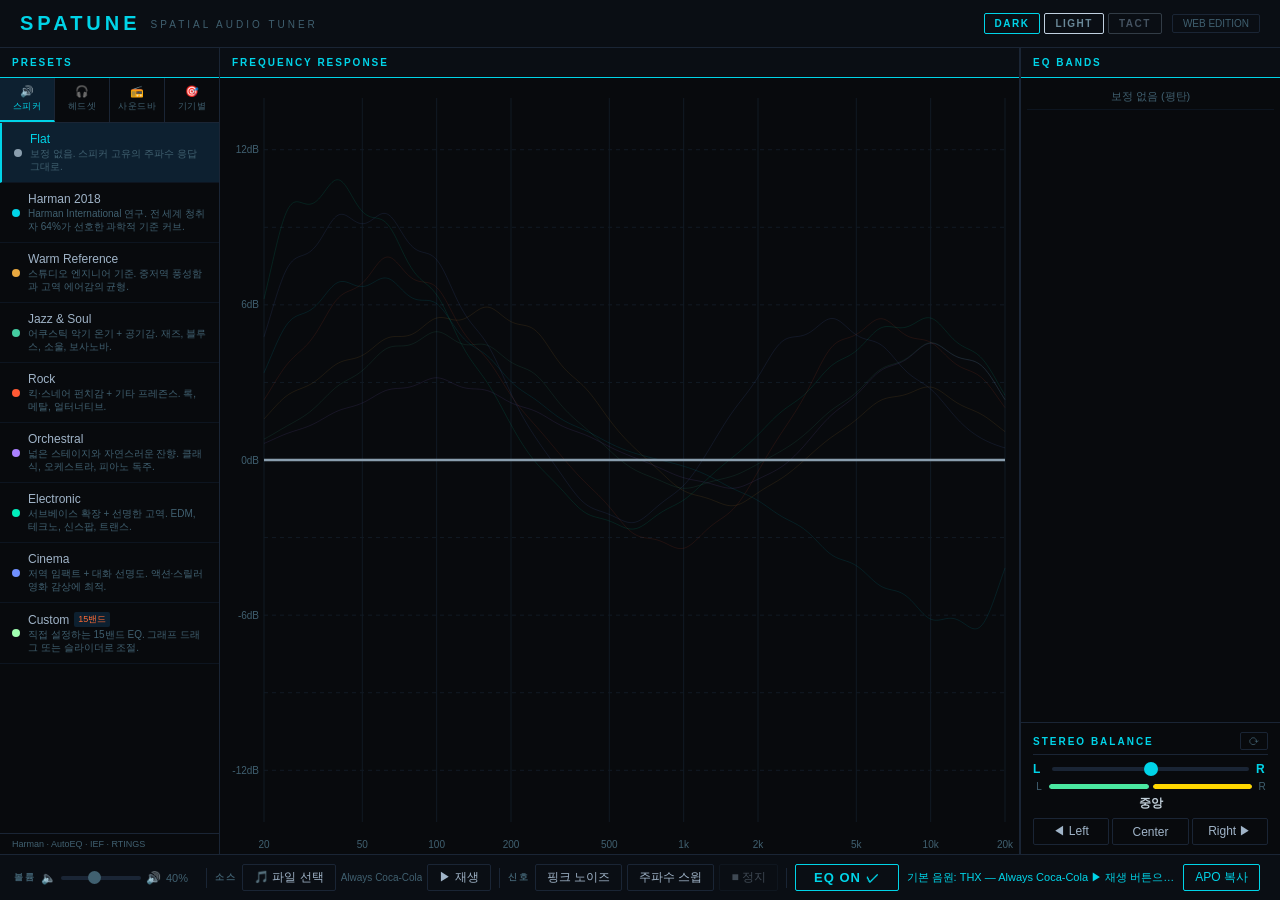
==== docs/index.html @ 08a07eb1 "Add files via upload" ====
<!DOCTYPE html>
<html lang="ko" data-theme="dark">
<head>
  <meta charset="UTF-8">
  <meta name="viewport" content="width=device-width, initial-scale=1.0">
  <title>SPATUNE — Spatial Audio Tuner</title>
  <link rel="stylesheet" href="css/style.css">
  <script>
    (function(){
      const t = localStorage.getItem('spatune-theme');
      if (t) document.documentElement.setAttribute('data-theme', t);
    })();
  </script>
</head>
<body>
<div class="app">

  <header class="header">
    <div class="header-title">SPATUNE</div>
    <div class="header-sub">SPATIAL AUDIO TUNER</div>
    <div class="theme-switcher">
      <button class="theme-btn" data-theme="dark"        title="다크 테마">DARK</button>
      <button class="theme-btn" data-theme="light"       title="라이트 테마">LIGHT</button>
      <button class="theme-btn" data-theme="avantgarde"  title="택티컬">TACT</button>
    </div>
    <div class="header-badge">WEB EDITION</div>
  </header>

  <div class="main">

    <!-- 왼쪽: 스피커 타입 탭 + 프리셋 목록 -->
    <aside class="panel left-panel">
      <div class="panel-header">PRESETS</div>
      <div class="speaker-type-bar" id="speakerTypeBar"></div>
      <ul class="preset-list" id="presetList"></ul>
      <div class="preset-footer">Harman · AutoEQ · IEF · RTINGS</div>
    </aside>

    <!-- 가운데: EQ 커브 -->
    <section class="panel center-panel">
      <div class="panel-header">FREQUENCY RESPONSE</div>
      <div class="eq-canvas-wrap">
        <canvas id="eqCanvas"></canvas>
      </div>
    </section>

    <!-- 오른쪽: 밴드 테이블 or 커스텀 EQ + 밸런스 -->
    <aside class="right-panel" id="rightPanel"></aside>

  </div>

  <!-- 하단 액션 바 -->
  <footer class="action-bar">

    <!-- 볼륨 -->
    <div class="test-group">
      <span class="group-label">볼륨</span>
      <span class="vol-icon">🔈</span>
      <input type="range" id="volumeSlider" min="0" max="100" value="40" class="vol-slider">
      <span class="vol-icon">🔊</span>
      <span id="volumeLabel" class="vol-label">40%</span>
    </div>

    <div class="sep"></div>

    <!-- 소스 -->
    <div class="test-group">
      <span class="group-label">소스</span>
      <label class="btn btn-file">
        🎵 파일 선택
        <input type="file" id="fileInput" accept="audio/*" style="display:none">
      </label>
      <span id="fileLabel" style="font-size:10px;color:var(--text3);max-width:160px;overflow:hidden;text-overflow:ellipsis;white-space:nowrap;">Always Coca-Cola</span>
      <button class="btn" id="btnPlayFile" disabled>▶ 재생</button>
    </div>

    <div class="sep"></div>

    <!-- 신호 -->
    <div class="test-group">
      <span class="group-label">신호</span>
      <button class="btn" id="btnNoise">핑크 노이즈</button>
      <button class="btn" id="btnSweep">주파수 스윕</button>
      <button class="btn" id="btnStop" disabled>■ 정지</button>
    </div>

    <div class="sep"></div>

    <!-- EQ 토글 — 크게 -->
    <button class="btn btn-eq-toggle" id="eqToggle">EQ ON ✓</button>

    <span id="testStatus" class="test-status"></span>

    <div class="copy-group">
      <button class="btn btn-primary" id="copyBtn">APO 복사</button>
      <span id="copyStatus"></span>
    </div>

  </footer>

</div>

<script src="js/presets.js"></script>
<script src="js/audio_data.js"></script>
<script src="js/audio_test.js"></script>
<script src="js/main.js"></script>
</body>
</html>
---- docs/css/style.css ----
/* SPATUNE Web — Multi-Theme Stylesheet */
*, *::before, *::after { box-sizing:border-box; margin:0; padding:0; }

/* ═══════════════════════════════════════════════════
   DARK THEME (default)
═══════════════════════════════════════════════════ */
:root,
[data-theme="dark"] {
  --bg:  #080A0D; --bg2: #0A0E14; --bg3: #0F1318;
  --border: #1A2535;
  --cyan: #00D4E8; --orange: #FF6B35;
  --text: #E0E8F0; --text2: #A0B4C8; --text3: #406070;
  --hover-bg:  #0A1620; --active-bg: #0D2030; --item-border: #0D1520;
  --canvas-bg: #080A0D; --canvas-grid: #111A24;
  --canvas-zero: #2A3B4D; --canvas-label: #406070;
  --scrollbar-thumb: #1A2535;
  --theme-transition: none;
}

/* ═══════════════════════════════════════════════════
   LIGHT THEME
═══════════════════════════════════════════════════ */
[data-theme="light"] {
  --bg:  #F0F4F8; --bg2: #FFFFFF; --bg3: #E4ECF4;
  --border: #C0D0E0;
  --cyan: #0070C0; --orange: #D04020;
  --text: #1A2A3A; --text2: #3A5568; --text3: #6A8898;
  --hover-bg:  #E8F0FA; --active-bg: #D4E8F8; --item-border: #DDE8F0;
  --canvas-bg: #F0F4F8; --canvas-grid: #D8E4EE;
  --canvas-zero: #9AB8CC; --canvas-label: #6A8898;
  --scrollbar-thumb: #C0D0E0;
}

/* ═══════════════════════════════════════════════════
   AVANT-GARDE / TACTICAL (아크나이츠 스타일)
═══════════════════════════════════════════════════ */
[data-theme="avantgarde"] {
  --bg:  #161A1E; --bg2: #1C2128; --bg3: #232A32;
  --border: #323C46;
  --cyan: #D4A030; --orange: #E06820;
  --text: #B8C4CC; --text2: #7A8E9A; --text3: #445260;
  --hover-bg:  #222A34; --active-bg: #2A3540; --item-border: #1E262E;
  --canvas-bg: #161A1E; --canvas-grid: #1E2830;
  --canvas-zero: #4A3C18; --canvas-label: #445260;
  --scrollbar-thumb: #323C46;
}

/* ═══════════════════════════════════════════════════
   BASE LAYOUT
═══════════════════════════════════════════════════ */
html, body {
  height: 100%;
  background: var(--bg);
  color: var(--text);
  font-family: "Segoe UI", "Malgun Gothic", sans-serif;
  font-size: 13px;
  overflow: hidden;
}

.app { display: flex; flex-direction: column; height: 100vh; }

/* ── 헤더 ── */
.header {
  display: flex; align-items: center; gap: 10px;
  padding: 0 20px; height: 48px;
  background: var(--bg2); border-bottom: 1px solid var(--border);
  flex-shrink: 0;
}
.header-title { font-size: 20px; font-weight: 700; letter-spacing: 4px; color: var(--cyan); }
.header-sub   { font-size: 10px; letter-spacing: 3px; color: var(--text3); margin-top: 2px; }
.header-badge {
  font-size: 10px; color: var(--text3);
  border: 1px solid var(--border); padding: 3px 10px; border-radius: 2px;
}

/* ── 테마 전환 버튼 ── */
.theme-switcher { display: flex; gap: 4px; margin-left: auto; }
.theme-btn {
  background: transparent;
  border: 1px solid var(--border);
  color: var(--text3);
  padding: 4px 10px; font-size: 10px; font-weight: 700;
  letter-spacing: 1.5px; cursor: pointer; border-radius: 2px;
  transition: border-color .15s, color .15s, background .15s;
}
.theme-btn:hover { border-color: var(--text2); color: var(--text2); }
.theme-btn.active { border-color: var(--cyan); color: var(--cyan); }

/* ── 메인 ── */
.main { display: flex; flex: 1; overflow: hidden; }

/* ── 패널 공통 ── */
.panel { display: flex; flex-direction: column; border-right: 1px solid var(--border); }
.panel-header {
  height: 30px; display: flex; align-items: center; padding: 0 12px;
  background: var(--bg2); border-bottom: 1px solid var(--cyan);
  font-size: 10px; font-weight: 600; letter-spacing: 2px; color: var(--cyan);
  flex-shrink: 0; gap: 8px;
}
.hdr-hint { font-size: 9px; letter-spacing: 0; font-weight: 400; color: var(--text3); }

/* ── 스피커 타입 탭 ── */
.speaker-type-bar { display: flex; border-bottom: 1px solid var(--border); flex-shrink: 0; }
.stype-btn {
  flex: 1; background: transparent; border: none;
  border-right: 1px solid var(--border);
  color: var(--text3); padding: 7px 4px; font-size: 11px; cursor: pointer;
  display: flex; flex-direction: column; align-items: center; gap: 2px;
  transition: background .15s, color .15s;
}
.stype-btn:last-child { border-right: none; }
.stype-btn span { font-size: 9px; letter-spacing: .5px; }
.stype-btn:hover  { background: var(--hover-bg);  color: var(--text2); }
.stype-btn.active { background: var(--active-bg); color: var(--cyan); border-bottom: 2px solid var(--cyan); }

/* ── 왼쪽 패널 ── */
.left-panel { width: 220px; min-width: 190px; flex-shrink: 0; }
.preset-list { list-style: none; overflow-y: auto; flex: 1; }
.preset-item {
  display: flex; align-items: center; gap: 8px; padding: 9px 12px;
  cursor: pointer; border-bottom: 1px solid var(--item-border);
  transition: background .15s;
}
.preset-item:hover  { background: var(--hover-bg); }
.preset-item.active { background: var(--active-bg); border-left: 2px solid var(--cyan); }
.preset-dot  { width: 8px; height: 8px; border-radius: 50%; flex-shrink: 0; }
.preset-name { font-size: 12px; color: var(--text2); display: flex; align-items: center; gap: 5px; }
.preset-item.active .preset-name { color: var(--cyan); }
.preset-desc { font-size: 10px; color: var(--text3); margin-top: 1px; line-height: 1.3; }
.custom-badge {
  font-size: 9px; background: var(--active-bg); color: var(--orange);
  padding: 1px 4px; border-radius: 2px;
}
.preset-footer {
  padding: 5px 12px; font-size: 9px; color: var(--text3);
  border-top: 1px solid var(--border); flex-shrink: 0;
}

/* ── 그래프 ── */
.center-panel { flex: 1; display: flex; flex-direction: column; min-width: 0; }
.eq-canvas-wrap { flex: 1; min-height: 0; }
#eqCanvas { width: 100%; height: 100%; display: block; cursor: default; }

/* ── 오른쪽 패널 ── */
.right-panel {
  width: 260px; min-width: 220px; flex-shrink: 0;
  display: flex; flex-direction: column;
  border-left: 1px solid var(--border); overflow: hidden;
}

/* 밴드 테이블 */
.band-wrap { flex: 1; overflow-y: auto; padding: 6px; min-height: 0; }
table.band-table { width: 100%; border-collapse: collapse; font-size: 12px; }
.band-header th {
  color: var(--text3); font-size: 10px; font-weight: 600; letter-spacing: 1px;
  padding: 4px 6px; text-align: left; border-bottom: 1px solid var(--border);
}
.band-table td { padding: 5px 6px; border-bottom: 1px solid var(--item-border); }
.band-fc   { color: var(--text2); }
.band-gain { font-weight: 700; font-size: 13px; }
.band-q    { color: var(--text3); font-size: 11px; }
.no-bands  { color: var(--text3); text-align: center; padding: 14px; font-size: 11px; }

/* ── 커스텀 EQ 리셋 버튼 ── */
.btn-reset-custom {
  background: transparent; border: 1px solid var(--border);
  color: var(--text3); width: calc(100% - 16px); margin: 7px 8px 0;
  padding: 5px; font-size: 11px; cursor: pointer; border-radius: 2px;
  transition: border-color .15s, color .15s; display: block;
}
.btn-reset-custom:hover { border-color: var(--orange); color: var(--orange); }

/* ── 커스텀 EQ 15밴드 수직 슬라이더 ── */
.custom-eq-wrap {
  display: flex; flex-direction: row; align-items: flex-end;
  padding: 4px 6px 0; gap: 1px; overflow-x: auto; flex: 1; min-height: 0;
}
.ceq-col {
  display: flex; flex-direction: column; align-items: center;
  flex: 1; min-width: 14px; gap: 2px;
}
.ceq-val {
  font-size: 8px; font-weight: 700; white-space: nowrap;
  height: 12px; line-height: 12px; text-align: center;
}
.ceq-track {
  height: 110px; width: 16px; position: relative;
  display: flex; align-items: center; justify-content: center; overflow: visible;
}
input.ceq-slider {
  position: absolute; width: 110px; height: 4px;
  transform: rotate(-90deg); transform-origin: 50% 50%;
  -webkit-appearance: none; appearance: none;
  background: var(--border); border-radius: 2px; cursor: ns-resize; outline: none;
}
input.ceq-slider::-webkit-slider-thumb {
  -webkit-appearance: none; width: 12px; height: 12px;
  border-radius: 50%; background: var(--cyan);
  cursor: ns-resize; border: 1px solid var(--bg);
}
input.ceq-slider::-moz-range-thumb {
  width: 12px; height: 12px; border-radius: 50%;
  background: var(--cyan); cursor: ns-resize; border: 1px solid var(--bg);
}
.ceq-fc {
  font-size: 8px; color: var(--text3); white-space: nowrap;
  transform: rotate(-55deg); transform-origin: center;
  height: 20px; display: flex; align-items: center; margin-top: 2px;
}

/* ── 밸런스 섹션 ── */
.balance-section { border-top: 1px solid var(--border); padding: 9px 12px; flex-shrink: 0; }
.balance-header {
  font-size: 10px; font-weight: 600; letter-spacing: 2px; color: var(--cyan);
  margin-bottom: 7px; border-bottom: 1px solid var(--border); padding-bottom: 4px;
  display: flex; align-items: center; justify-content: space-between;
}
.btn-bal-reset {
  background: transparent; border: 1px solid var(--border);
  color: var(--text3); padding: 1px 7px; font-size: 12px;
  cursor: pointer; border-radius: 2px; transition: border-color .15s, color .15s;
}
.btn-bal-reset:hover { border-color: var(--cyan); color: var(--cyan); }

.balance-slider-row { display: flex; align-items: center; gap: 7px; margin-bottom: 5px; }
.bal-ch { font-size: 12px; font-weight: 700; color: var(--cyan); width: 12px; }
input[type=range]:not(.vol-slider):not(.ceq-slider) {
  flex: 1; -webkit-appearance: none; height: 4px;
  background: var(--border); border-radius: 2px; outline: none;
}
input[type=range]:not(.vol-slider):not(.ceq-slider)::-webkit-slider-thumb {
  -webkit-appearance: none; width: 14px; height: 14px;
  border-radius: 50%; background: var(--cyan); cursor: pointer;
}
.balance-viz { display: flex; gap: 4px; align-items: center; margin-bottom: 3px; }
.bal-bar-wrap { flex: 1; height: 5px; background: var(--border); border-radius: 3px; overflow: hidden; }
.bal-bar-l { height: 100%; background: #4AE8A0; border-radius: 3px; transition: width .1s; }
.bal-bar-r { height: 100%; background: #FFD700; border-radius: 3px; transition: width .1s; }
.bal-ch-label { font-size: 10px; color: var(--text3); width: 12px; text-align: center; }
#balLabel { text-align: center; font-size: 12px; font-weight: 600; margin-bottom: 6px; }

.bal-test-row { display: flex; gap: 3px; }
.btn-sm {
  flex: 1; background: transparent; border: 1px solid var(--border);
  color: var(--text3); padding: 4px 2px; font-size: 10px; cursor: pointer;
  border-radius: 2px; transition: border-color .15s, color .15s, background .15s; white-space: nowrap;
}
.btn-sm:hover { border-color: var(--cyan); color: var(--cyan); background: var(--hover-bg); }

/* ── 하단 액션 바 ── */
.action-bar {
  display: flex; align-items: center; gap: 8px; padding: 6px 14px;
  background: var(--bg2); border-top: 1px solid var(--border);
  flex-shrink: 0; flex-wrap: wrap; min-height: 46px;
}
.test-group  { display: flex; align-items: center; gap: 5px; }
.group-label { font-size: 9px; font-weight: 600; letter-spacing: 2px; color: var(--text3); }
.sep         { width: 1px; height: 20px; background: var(--border); flex-shrink: 0; }
.test-status {
  font-size: 11px; color: var(--cyan); flex: 1;
  overflow: hidden; text-overflow: ellipsis; white-space: nowrap; min-width: 80px;
}
.copy-group { display: flex; align-items: center; gap: 6px; margin-left: auto; }

.btn {
  background: transparent; border: 1px solid var(--border);
  color: var(--text2); padding: 4px 11px; font-size: 12px; cursor: pointer;
  border-radius: 2px; transition: border-color .15s, color .15s, background .15s; white-space: nowrap;
}
.btn:hover:not(:disabled) { border-color: var(--cyan); color: var(--cyan); background: var(--hover-bg); }
.btn:disabled { opacity: .35; cursor: not-allowed; }
.btn-primary { border-color: var(--cyan); color: var(--cyan); }
.btn-primary:hover { background: var(--cyan); color: var(--bg); }
.btn-file { display: inline-flex; align-items: center; gap: 4px; cursor: pointer; }

.btn-eq-toggle {
  background: transparent; border: 1.5px solid var(--cyan);
  color: var(--cyan); font-size: 13px; font-weight: 700;
  padding: 5px 18px; cursor: pointer; border-radius: 2px;
  letter-spacing: 1px; transition: background .15s, color .15s; white-space: nowrap; flex-shrink: 0;
}
.btn-eq-toggle:hover { background: var(--cyan); color: var(--bg); }

/* 볼륨 슬라이더 */
.vol-slider {
  -webkit-appearance: none; width: 80px; height: 4px;
  background: var(--border); border-radius: 2px; outline: none; cursor: pointer;
}
.vol-slider::-webkit-slider-thumb {
  -webkit-appearance: none; width: 13px; height: 13px;
  border-radius: 50%; background: var(--text3); cursor: pointer;
}
.vol-label { font-size: 11px; color: var(--text3); min-width: 32px; }
.vol-icon  { font-size: 12px; }

#copyStatus { font-size: 11px; }

/* ── 스크롤바 ── */
::-webkit-scrollbar       { width: 5px; height: 5px; }
::-webkit-scrollbar-track { background: var(--bg2); }
::-webkit-scrollbar-thumb { background: var(--scrollbar-thumb); border-radius: 3px; }
::-webkit-scrollbar-thumb:hover { background: var(--cyan); }

/* ═══════════════════════════════════════════════════
   LIGHT THEME — 추가 오버라이드
═══════════════════════════════════════════════════ */
[data-theme="light"] .header {
  box-shadow: 0 1px 4px rgba(0,0,0,.08);
}
[data-theme="light"] .panel-header {
  background: #F8FBFF;
  border-bottom: 2px solid var(--cyan);
}
[data-theme="light"] .action-bar {
  box-shadow: 0 -1px 4px rgba(0,0,0,.06);
}
[data-theme="light"] .btn-primary:hover {
  background: var(--cyan); color: #fff;
}
[data-theme="light"] .btn-eq-toggle:hover {
  background: var(--cyan); color: #fff;
}
[data-theme="light"] input.ceq-slider {
  background: #C0D4E8;
}
[data-theme="light"] .stype-btn.active {
  background: #D4E8F8;
}

/* ═══════════════════════════════════════════════════
   AVANT-GARDE / TACTICAL — 아크나이츠 스타일 효과
═══════════════════════════════════════════════════ */

/* 전체: 둥근 모서리 제거 */
[data-theme="avantgarde"] *,
[data-theme="avantgarde"] *::before,
[data-theme="avantgarde"] *::after {
  border-radius: 0 !important;
}

/* 헤더: 앰버 하단 라인 + 그라디언트 */
[data-theme="avantgarde"] .header {
  background: linear-gradient(90deg, #12161A 0%, #1C2430 60%, #12161A 100%);
  border-bottom: 1px solid var(--cyan);
  box-shadow: 0 2px 16px rgba(212, 160, 48, 0.12);
}
[data-theme="avantgarde"] .header-title {
  letter-spacing: 6px;
  font-weight: 800;
  color: var(--cyan);
}
[data-theme="avantgarde"] .header-badge {
  border-color: var(--cyan);
  color: var(--cyan);
  font-weight: 700;
  letter-spacing: 2px;
}

/* 패널 헤더: 앰버 왼쪽 세로줄 + 대각선 컷 */
[data-theme="avantgarde"] .panel-header {
  background: #1C2128;
  border-bottom: none;
  border-left: 3px solid var(--cyan);
  clip-path: polygon(0 0, calc(100% - 14px) 0, 100% 14px, 100% 100%, 0 100%);
  letter-spacing: 2.5px;
  font-weight: 700;
}

/* 프리셋 아이템: 왼쪽 액센트 바 */
[data-theme="avantgarde"] .preset-item {
  border-bottom: 1px solid var(--item-border);
  border-left: 2px solid transparent;
  transition: border-color .15s, background .15s;
}
[data-theme="avantgarde"] .preset-item:hover {
  border-left-color: rgba(212, 160, 48, 0.5);
}
[data-theme="avantgarde"] .preset-item.active {
  border-left-color: var(--cyan);
  border-left-width: 3px;
  background: var(--active-bg);
}

/* 스피커 탭 */
[data-theme="avantgarde"] .stype-btn.active {
  border-bottom: 2px solid var(--cyan);
  font-weight: 700;
}

/* 버튼: 각진 스타일 */
[data-theme="avantgarde"] .btn {
  border-color: var(--border);
  letter-spacing: 0.5px;
}
[data-theme="avantgarde"] .btn:hover:not(:disabled) {
  border-color: var(--cyan);
  color: var(--cyan);
  background: rgba(212, 160, 48, 0.08);
}
[data-theme="avantgarde"] .btn-primary {
  border-color: var(--cyan);
  color: var(--cyan);
  background: rgba(212, 160, 48, 0.06);
}
[data-theme="avantgarde"] .btn-primary:hover {
  background: var(--cyan);
  color: #12161A;
}

/* EQ 토글 */
[data-theme="avantgarde"] .btn-eq-toggle {
  border-color: var(--cyan);
  color: var(--cyan);
  background: rgba(212, 160, 48, 0.06);
  font-weight: 800;
  letter-spacing: 2px;
  clip-path: polygon(0 0, calc(100% - 8px) 0, 100% 8px, 100% 100%, 8px 100%, 0 calc(100% - 8px));
}
[data-theme="avantgarde"] .btn-eq-toggle:hover {
  background: var(--cyan);
  color: #12161A;
}

/* 하단 액션 바 */
[data-theme="avantgarde"] .action-bar {
  background: #12161A;
  border-top: 1px solid var(--cyan);
  box-shadow: 0 -2px 12px rgba(212, 160, 48, 0.08);
}

/* 밴드 테이블 */
[data-theme="avantgarde"] .band-header th {
  color: var(--cyan);
  letter-spacing: 1.5px;
  border-bottom: 1px solid var(--cyan);
}

/* 밸런스 섹션 */
[data-theme="avantgarde"] .balance-header {
  color: var(--cyan);
  border-bottom-color: rgba(212, 160, 48, 0.3);
  letter-spacing: 2px;
  font-weight: 700;
}

/* 리셋 버튼 */
[data-theme="avantgarde"] .btn-reset-custom:hover {
  border-color: var(--cyan);
  color: var(--cyan);
  background: rgba(212, 160, 48, 0.06);
}

/* 테마 버튼 */
[data-theme="avantgarde"] .theme-btn.active {
  border-color: var(--cyan);
  color: var(--cyan);
  background: rgba(212, 160, 48, 0.08);
  font-weight: 800;
}

/* 스크롤바 */
[data-theme="avantgarde"] ::-webkit-scrollbar-thumb {
  background: var(--border);
}
[data-theme="avantgarde"] ::-webkit-scrollbar-thumb:hover {
  background: var(--cyan);
}

/* 커스텀 EQ 슬라이더 썸 */
[data-theme="avantgarde"] input.ceq-slider::-webkit-slider-thumb {
  border: 1px solid var(--bg);
  width: 10px; height: 10px;
}

/* 좌측 패널 하단 출처 텍스트 */
[data-theme="avantgarde"] .preset-footer {
  border-top-color: rgba(212, 160, 48, 0.2);
  letter-spacing: 1px;
}

/* 오른쪽 패널 헤더 (JS로 생성) */
[data-theme="avantgarde"] .right-panel > .panel-header {
  border-left: 3px solid var(--cyan);
}

/* 캔버스 컨테이너 */
[data-theme="avantgarde"] .center-panel {
  border-right: 1px solid var(--border);
}

/* ── 반응형 ── */
@media (max-width: 750px) {
  .left-panel  { width: 160px; }
  .right-panel { width: 200px; }
  html, body { overflow: auto; }
  .app { height: auto; }
  .main { flex-wrap: wrap; }
  .eq-canvas-wrap { min-height: 240px; }
}
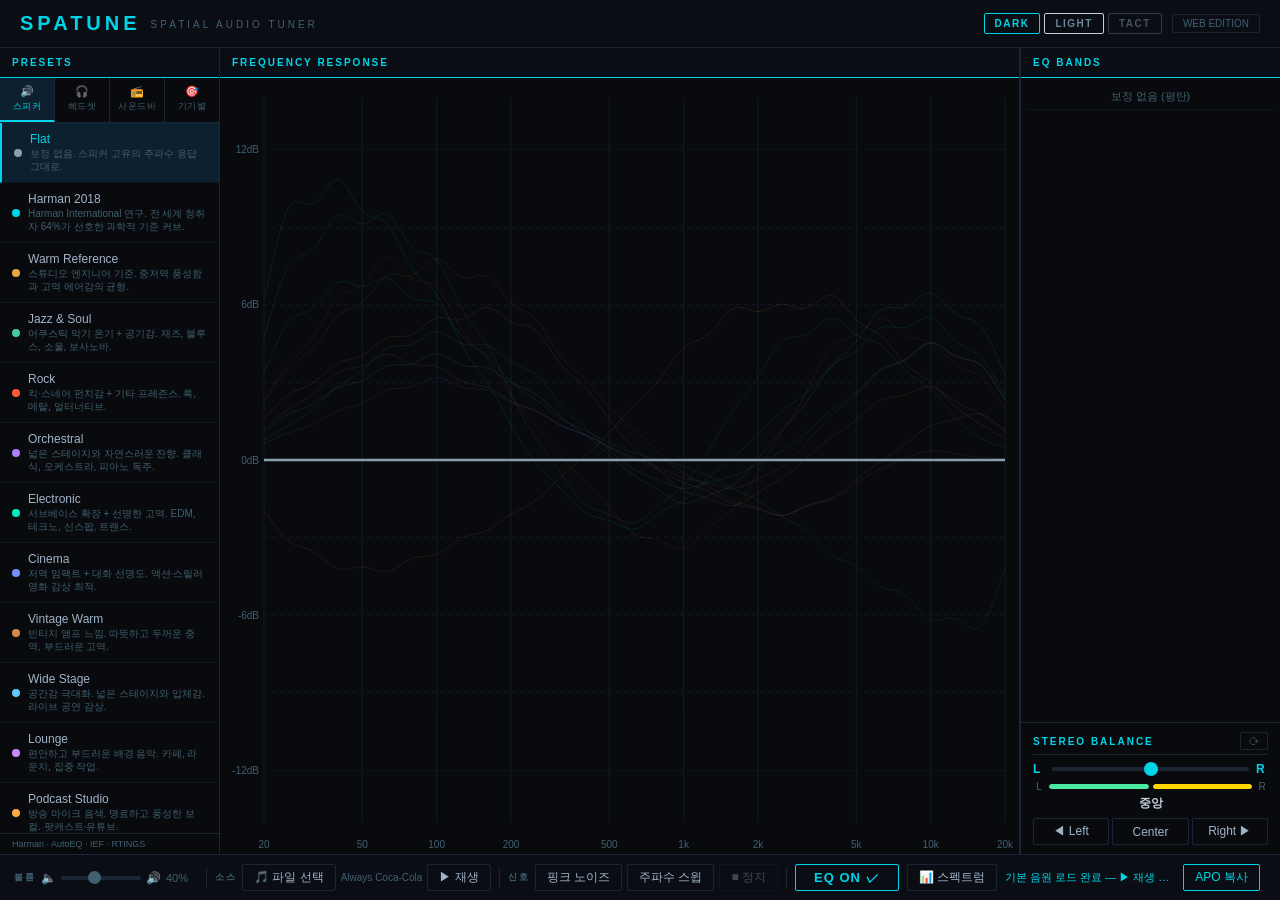
==== commit f4ef4fa5: "Add files via upload" ====
--- a/docs/index.html
+++ b/docs/index.html
@@ -89,6 +89,9 @@
     <!-- EQ 토글 — 크게 -->
     <button class="btn btn-eq-toggle" id="eqToggle">EQ ON ✓</button>
 
+    <!-- 스펙트럼 토글 -->
+    <button class="btn btn-spectrum" id="spectrumToggle">📊 스펙트럼</button>
+
     <span id="testStatus" class="test-status"></span>
 
     <div class="copy-group">
@@ -103,6 +106,7 @@
 <script src="js/presets.js"></script>
 <script src="js/audio_data.js"></script>
 <script src="js/audio_test.js"></script>
+<script src="js/spectrum.js"></script>
 <script src="js/main.js"></script>
 </body>
 </html>
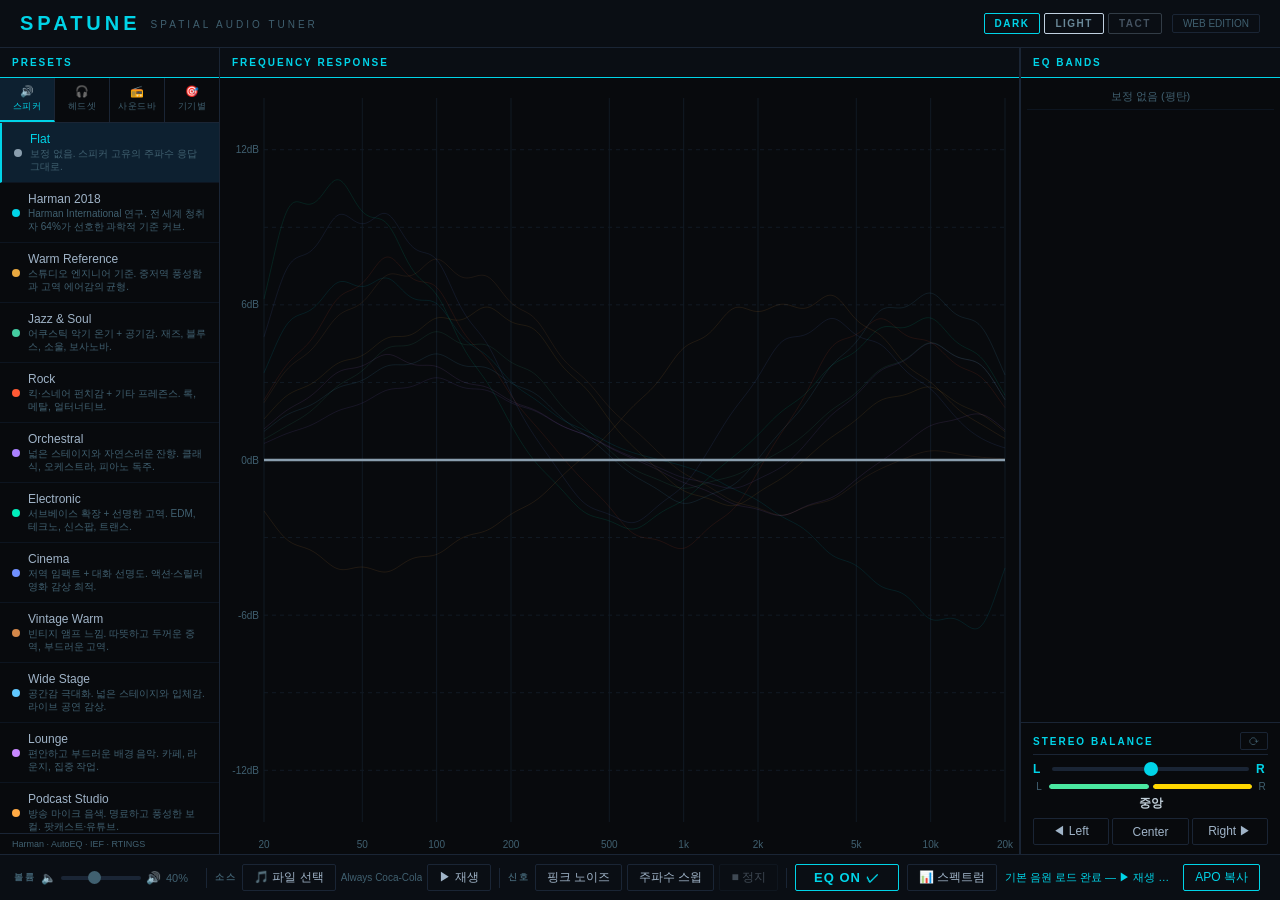
==== commit 5cea0bf2: "Add files via upload" ====
--- a/docs/index.html
+++ b/docs/index.html
@@ -103,10 +103,10 @@
 
 </div>
 
-<script src="js/presets.js"></script>
-<script src="js/audio_data.js"></script>
-<script src="js/audio_test.js"></script>
-<script src="js/spectrum.js"></script>
-<script src="js/main.js"></script>
+<script src="js/presets.js?v=5"></script>
+<script src="js/audio_data.js?v=2"></script>
+<script src="js/audio_test.js?v=3"></script>
+<script src="js/spectrum.js?v=1"></script>
+<script src="js/main.js?v=5"></script>
 </body>
 </html>
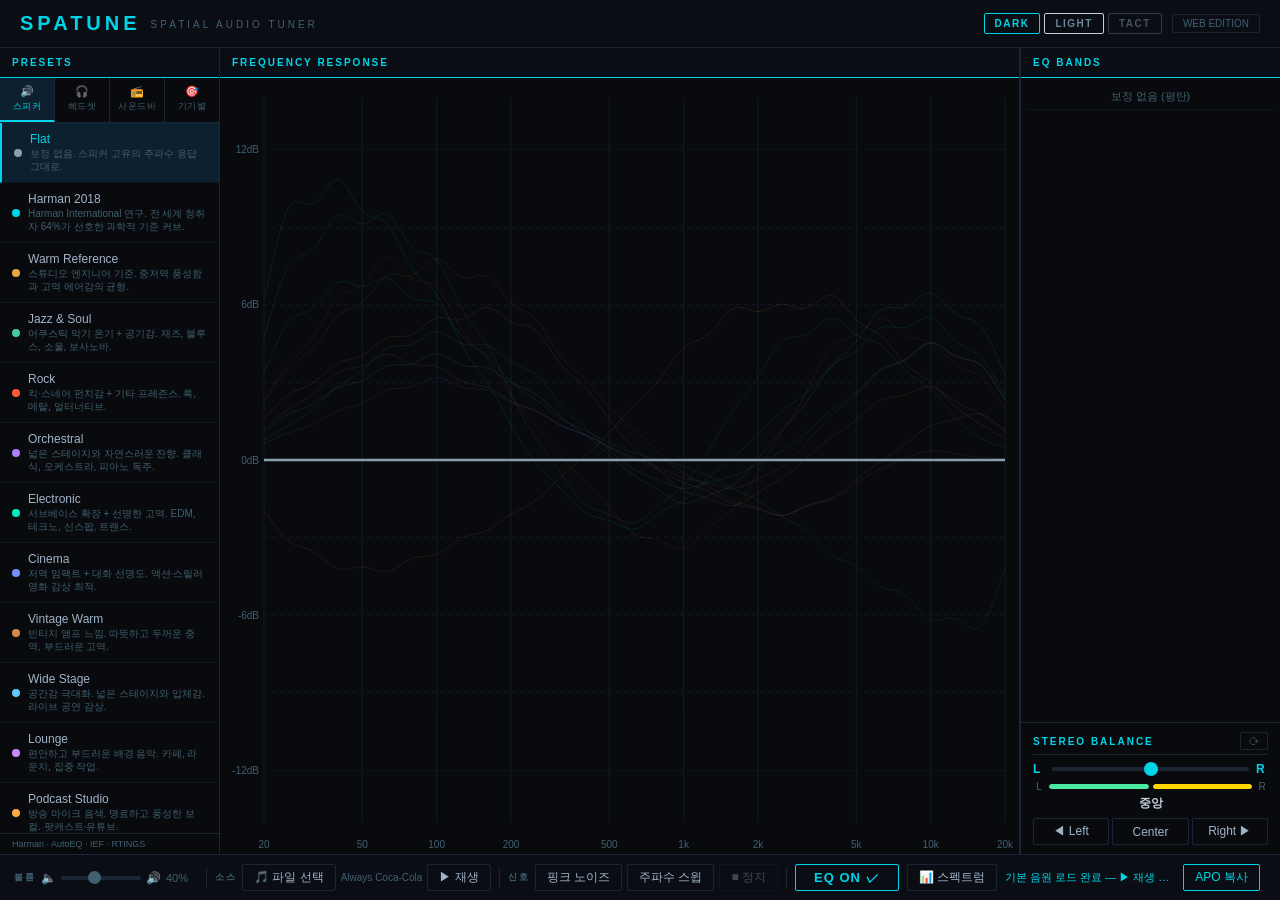
==== commit 9da87fee: "Add files via upload" ====
--- a/docs/index.html
+++ b/docs/index.html
@@ -103,10 +103,10 @@
 
 </div>
 
-<script src="js/presets.js?v=5"></script>
-<script src="js/audio_data.js?v=2"></script>
-<script src="js/audio_test.js?v=3"></script>
-<script src="js/spectrum.js?v=1"></script>
-<script src="js/main.js?v=5"></script>
+<script src="js/presets.js"></script>
+<script src="js/audio_data.js"></script>
+<script src="js/audio_test.js"></script>
+<script src="js/spectrum.js"></script>
+<script src="js/main.js"></script>
 </body>
 </html>
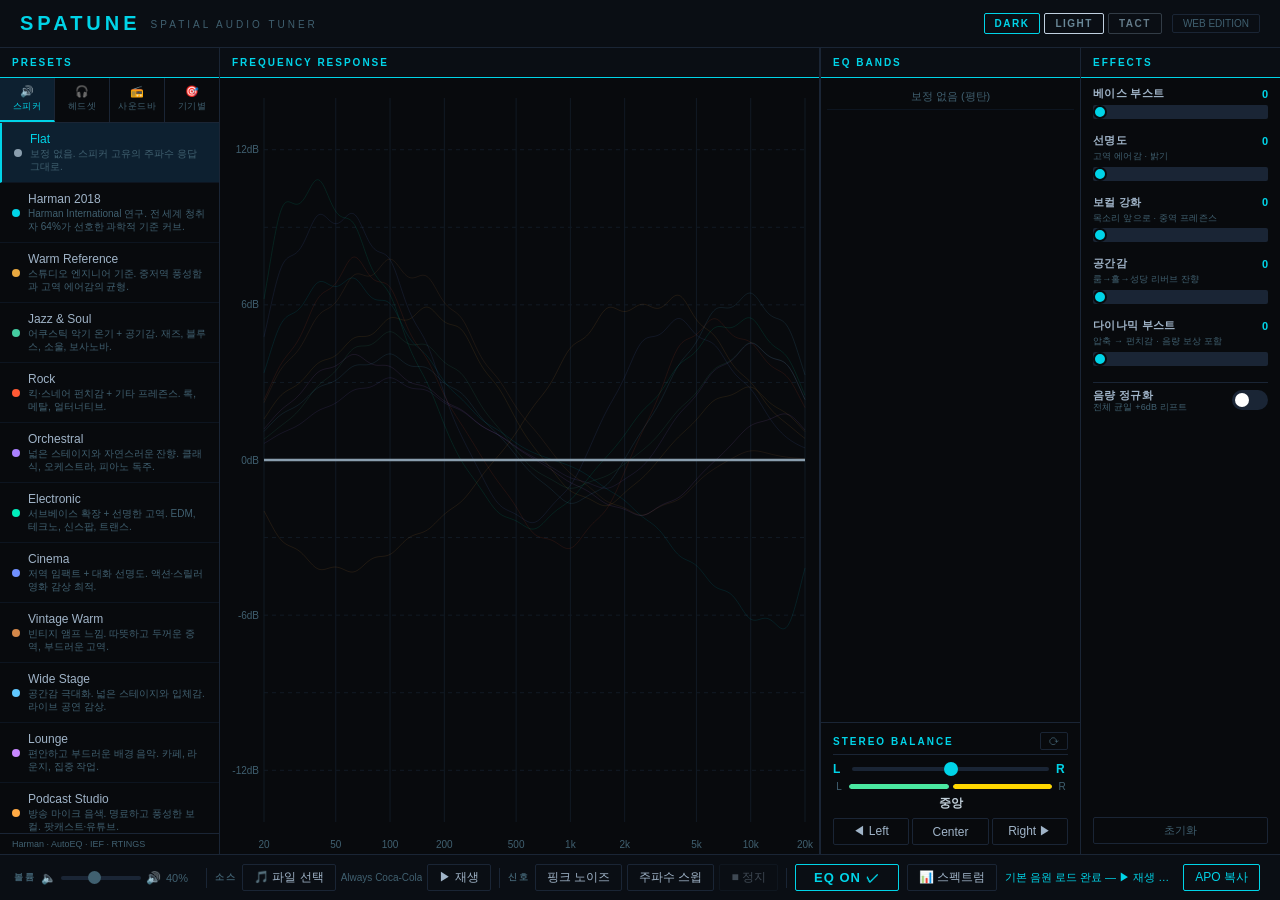
==== commit 3980e0f2: "Add files via upload" ====
--- a/docs/index.html
+++ b/docs/index.html
@@ -46,6 +46,82 @@
 
     <!-- 오른쪽: 밴드 테이블 or 커스텀 EQ + 밸런스 -->
     <aside class="right-panel" id="rightPanel"></aside>
+
+    <!-- 모바일: 패널 외부 클릭 닫힘 오버레이 -->
+    <div class="mob-overlay" id="mobOverlay"></div>
+
+    <!-- 모바일 탭 바 -->
+    <nav class="mobile-tab-bar">
+      <button class="mob-tab active" data-tab="presets"><span class="ti">🎵</span><span class="tl">프리셋</span></button>
+      <button class="mob-tab"        data-tab="eq">     <span class="ti">🎚</span><span class="tl">EQ밴드</span></button>
+      <button class="mob-tab"        data-tab="effects"><span class="ti">✨</span><span class="tl">이펙트</span></button>
+    </nav>
+
+    <!-- 효과 패널 -->
+    <aside class="effects-panel">
+      <div class="panel-header">EFFECTS</div>
+
+      <div class="fx-list">
+
+        <div class="fx-row">
+          <div class="fx-label-row">
+            <span class="fx-name">베이스 부스트</span>
+            <span class="fx-val" id="fxValBass">0</span>
+          </div>
+          <input type="range" class="fx-slider" id="fxBass" min="0" max="3" step="0.1" value="0">
+        </div>
+
+        <div class="fx-row">
+          <div class="fx-label-row">
+            <span class="fx-name">선명도</span>
+            <span class="fx-val" id="fxValClarity">0</span>
+          </div>
+          <div class="fx-hint">고역 에어감 · 밝기</div>
+          <input type="range" class="fx-slider" id="fxClarity" min="0" max="3" step="0.1" value="0">
+        </div>
+
+        <div class="fx-row">
+          <div class="fx-label-row">
+            <span class="fx-name">보컬 강화</span>
+            <span class="fx-val" id="fxValVocal">0</span>
+          </div>
+          <div class="fx-hint">목소리 앞으로 · 중역 프레즌스</div>
+          <input type="range" class="fx-slider" id="fxVocal" min="0" max="3" step="0.1" value="0">
+        </div>
+
+        <div class="fx-row">
+          <div class="fx-label-row">
+            <span class="fx-name">공간감</span>
+            <span class="fx-val" id="fxValAmbiance">0</span>
+          </div>
+          <div class="fx-hint">룸→홀→성당 리버브 잔향</div>
+          <input type="range" class="fx-slider" id="fxAmbiance" min="0" max="3" step="0.1" value="0">
+        </div>
+
+        <div class="fx-row">
+          <div class="fx-label-row">
+            <span class="fx-name">다이나믹 부스트</span>
+            <span class="fx-val" id="fxValDynamics">0</span>
+          </div>
+          <div class="fx-hint">압축 → 펀치감 · 음량 보상 포함</div>
+          <input type="range" class="fx-slider" id="fxDynamics" min="0" max="3" step="0.1" value="0">
+        </div>
+
+        <div class="fx-row fx-toggle-row">
+          <div>
+            <span class="fx-name">음량 정규화</span>
+            <div class="fx-hint">전체 균일 +6dB 리프트</div>
+          </div>
+          <label class="fx-toggle">
+            <input type="checkbox" id="fxNormalize">
+            <span class="fx-toggle-track"></span>
+          </label>
+        </div>
+
+      </div>
+
+      <button class="fx-reset-btn" id="fxReset">초기화</button>
+    </aside>
 
   </div>
 
@@ -105,6 +181,7 @@
 
 <script src="js/presets.js"></script>
 <script src="js/audio_data.js"></script>
+<script src="js/effects.js"></script>
 <script src="js/audio_test.js"></script>
 <script src="js/spectrum.js"></script>
 <script src="js/main.js"></script>
--- a/docs/css/style.css
+++ b/docs/css/style.css
@@ -38,10 +38,10 @@
   --bg:  #161A1E; --bg2: #1C2128; --bg3: #232A32;
   --border: #323C46;
   --cyan: #D4A030; --orange: #E06820;
-  --text: #B8C4CC; --text2: #7A8E9A; --text3: #445260;
+  --text: #C8D4DC; --text2: #8FAFC0; --text3: #637A88;
   --hover-bg:  #222A34; --active-bg: #2A3540; --item-border: #1E262E;
   --canvas-bg: #161A1E; --canvas-grid: #1E2830;
-  --canvas-zero: #4A3C18; --canvas-label: #445260;
+  --canvas-zero: #4A3C18; --canvas-label: #637A88;
   --scrollbar-thumb: #323C46;
 }
 
@@ -59,6 +59,57 @@
 
 .app { display: flex; flex-direction: column; height: 100vh; }
 
+/* ── 효과 패널 ── */
+.effects-panel {
+  width: 200px; min-width: 180px; flex-shrink: 0;
+  display: flex; flex-direction: column;
+  border-left: 1px solid var(--border); overflow: hidden;
+}
+.fx-list { flex: 1; overflow-y: auto; padding: 8px 12px; display: flex; flex-direction: column; gap: 14px; }
+.fx-row { display: flex; flex-direction: column; gap: 4px; }
+.fx-label-row { display: flex; justify-content: space-between; align-items: center; }
+.fx-name { font-size: 11px; color: var(--text2); font-weight: 600; letter-spacing: 0.3px; }
+.fx-val  { font-size: 11px; color: var(--cyan); font-weight: 700; min-width: 20px; text-align: right; }
+
+.fx-hint { font-size: 9px; color: var(--text3); letter-spacing: 0.2px; margin-top: -1px; line-height: 1.3; }
+
+.fx-slider {
+  -webkit-appearance: none; appearance: none;
+  width: 100%; height: 3px;
+  background: var(--border); border-radius: 2px; outline: none; cursor: pointer;
+}
+.fx-slider::-webkit-slider-thumb {
+  -webkit-appearance: none; width: 14px; height: 14px;
+  border-radius: 50%; background: var(--cyan); cursor: pointer;
+  border: 2px solid var(--bg);
+}
+.fx-slider::-moz-range-thumb {
+  width: 14px; height: 14px; border-radius: 50%;
+  background: var(--cyan); cursor: pointer; border: 2px solid var(--bg);
+}
+
+/* 토글 스위치 */
+.fx-toggle-row { flex-direction: row; justify-content: space-between; align-items: center; padding: 4px 0; border-top: 1px solid var(--border); margin-top: 2px; }
+.fx-toggle { position: relative; width: 36px; height: 20px; cursor: pointer; }
+.fx-toggle input { opacity: 0; width: 0; height: 0; }
+.fx-toggle-track {
+  position: absolute; inset: 0; background: var(--border); border-radius: 20px; transition: background .2s;
+}
+.fx-toggle-track::after {
+  content: ''; position: absolute; width: 14px; height: 14px;
+  border-radius: 50%; background: #fff; top: 3px; left: 3px; transition: transform .2s;
+}
+.fx-toggle input:checked + .fx-toggle-track { background: var(--cyan); }
+.fx-toggle input:checked + .fx-toggle-track::after { transform: translateX(16px); }
+
+.fx-reset-btn {
+  margin: 6px 12px 10px; padding: 5px;
+  background: transparent; border: 1px solid var(--border);
+  color: var(--text3); font-size: 11px; cursor: pointer; border-radius: 2px;
+  transition: border-color .15s, color .15s;
+}
+.fx-reset-btn:hover { border-color: var(--orange); color: var(--orange); }
+
 /* ── 헤더 ── */
 .header {
   display: flex; align-items: center; gap: 10px;
@@ -488,12 +539,99 @@
   border-right: 1px solid var(--border);
 }
 
-/* ── 반응형 ── */
-@media (max-width: 750px) {
-  .left-panel  { width: 160px; }
-  .right-panel { width: 200px; }
-  html, body { overflow: auto; }
-  .app { height: auto; }
-  .main { flex-wrap: wrap; }
-  .eq-canvas-wrap { min-height: 240px; }
-}
+/* ── 모바일 탭 바 (데스크톱에서 숨김) ── */
+.mobile-tab-bar { display: none; }
+
+/* ── 모바일 반응형 — 바텀시트 방식 ── */
+@media (max-width: 768px) {
+  html, body { overflow: hidden; }
+  .app { height: 100dvh; }
+
+  /* 헤더 축소 */
+  .header { padding: 0 10px; height: 42px; gap: 6px; }
+  .header-sub, .header-badge { display: none; }
+  .header-title { font-size: 14px; letter-spacing: 1px; }
+  .theme-switcher { gap: 3px; }
+  .theme-btn { padding: 2px 6px; font-size: 8px; letter-spacing: 0.5px; }
+
+  /* 메인: 그래프가 전체를 채움, 패널은 fixed 오버레이 */
+  .main { flex-direction: column; overflow: hidden; }
+
+  /* 그래프: main 전체 */
+  .center-panel { width: 100%; flex: 1; border-right: none; overflow: hidden; }
+  .eq-canvas-wrap { flex: 1; min-height: 0; }
+
+  /* 탭 바: 뷰포트 하단에 고정 */
+  .mobile-tab-bar {
+    display: flex !important;
+    position: fixed;
+    bottom: 0; left: 0; right: 0; height: 50px;
+    z-index: 60;
+    background: var(--bg2);
+    border-top: 2px solid var(--border);
+  }
+  .mob-tab {
+    flex: 1; background: transparent; border: none; border-top: 2px solid transparent;
+    color: var(--text3); padding: 5px 4px; cursor: pointer;
+    display: flex; flex-direction: column; align-items: center; gap: 2px;
+    transition: color .15s, border-color .15s;
+  }
+  .mob-tab .ti { font-size: 16px; }
+  .mob-tab .tl { font-size: 9px; font-weight: 700; letter-spacing: 1px; }
+  .mob-tab.active { color: var(--cyan); border-top-color: var(--cyan); }
+
+  /* 패널: 뷰포트 고정 바텀시트 — 탭 누르면 아래서 슬라이드업 */
+  .left-panel, .right-panel, .effects-panel {
+    display: flex !important;
+    flex-direction: column;
+    position: fixed;
+    bottom: 50px; left: 0; right: 0;
+    height: 62vh;
+    z-index: 50;
+    width: auto; border-right: none;
+    background: var(--bg);
+    border-top: 2px solid var(--cyan);
+    overflow-y: auto;
+    transform: translateY(105%);
+    transition: transform 0.28s cubic-bezier(0.4,0,0.2,1);
+  }
+  .main[data-tab="presets"] .left-panel,
+  .main[data-tab="eq"]      .right-panel,
+  .main[data-tab="effects"] .effects-panel {
+    transform: translateY(0);
+  }
+
+  /* 터치 최적화 */
+  .preset-item { padding: 11px 12px; }
+  .stype-btn   { padding: 9px 4px; }
+  .fx-slider { height: 4px; }
+  .fx-slider::-webkit-slider-thumb { width: 22px; height: 22px; }
+  .fx-slider::-moz-range-thumb     { width: 22px; height: 22px; }
+  .ceq-slider::-webkit-slider-thumb { width: 18px; height: 18px; }
+  .balance-viz { gap: 4px; }
+
+  /* 하단 액션 바: 줄 바꿈 허용, 탭바 높이만큼 패딩 */
+  .action-bar {
+    flex-shrink: 0; overflow: visible;
+    flex-wrap: wrap;
+    padding: 5px 8px 56px;
+    gap: 5px; min-height: 0;
+  }
+  .action-bar .group-label { display: none; }
+  .action-bar .sep { display: none; }
+  .action-bar .test-group { flex-shrink: 0; gap: 4px; }
+  .action-bar .btn { padding: 4px 8px; font-size: 10px; }
+  .action-bar .vol-slider { width: 72px; }
+  .action-bar .vol-label { font-size: 10px; }
+  .sep { flex-shrink: 0; }
+
+  /* 패널 외부 클릭 시 닫힘용 오버레이 */
+  .mob-overlay {
+    display: none;
+    position: fixed;
+    inset: 0;
+    z-index: 49;
+  }
+  .main[data-tab] ~ * .mob-overlay,
+  .main[data-tab] .mob-overlay { display: block; }
+}
